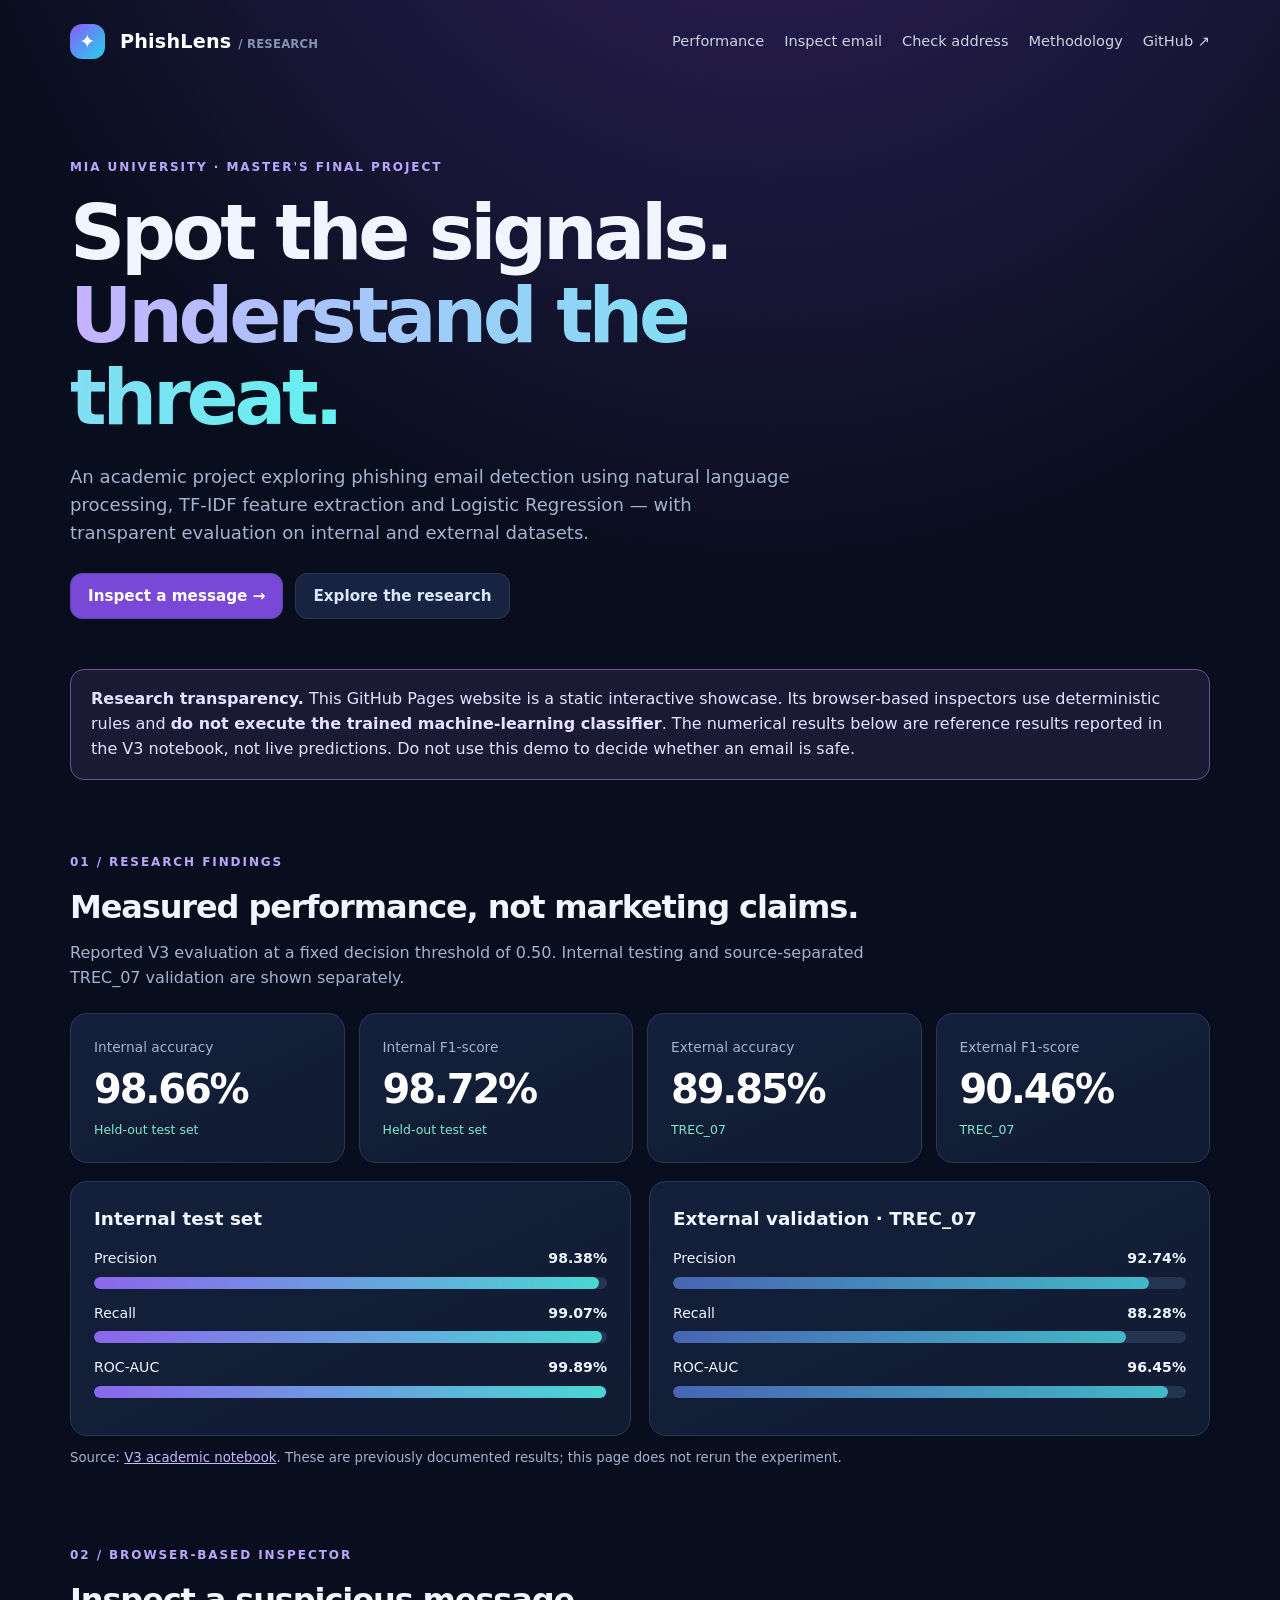
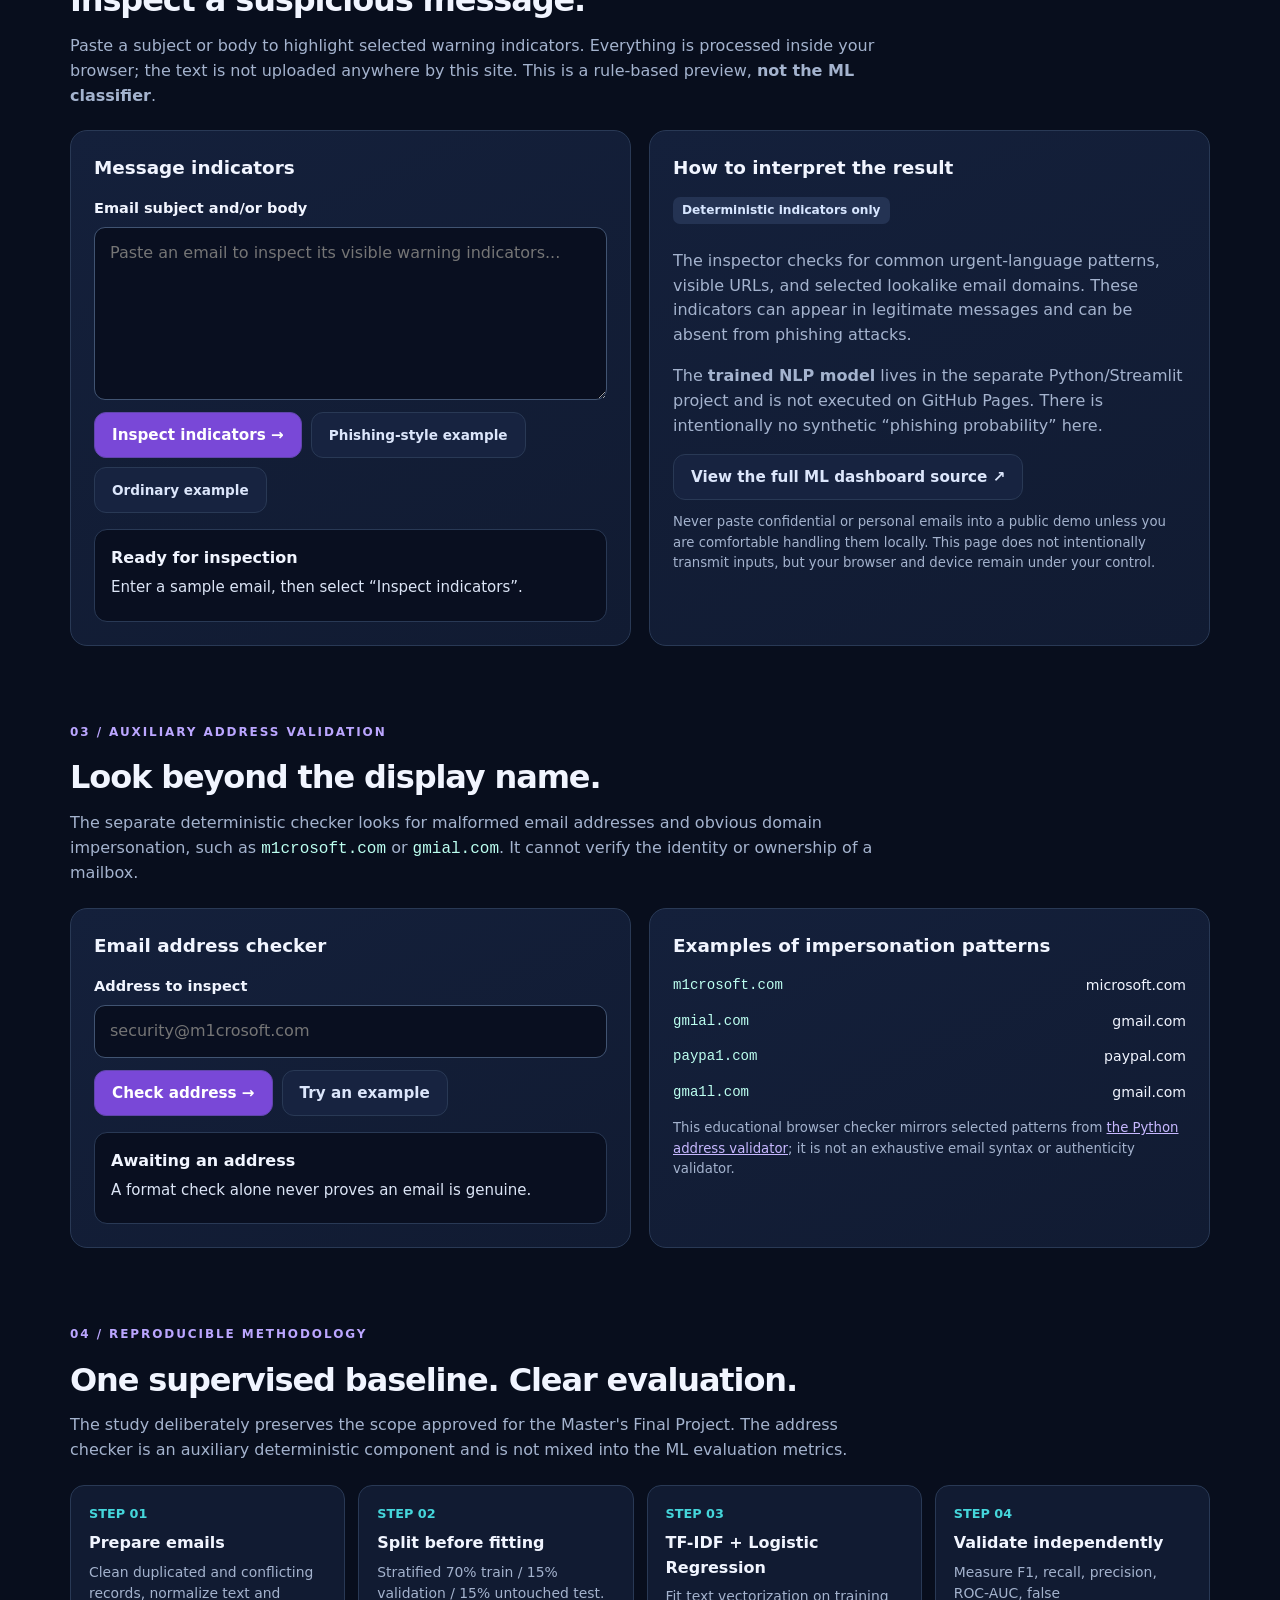
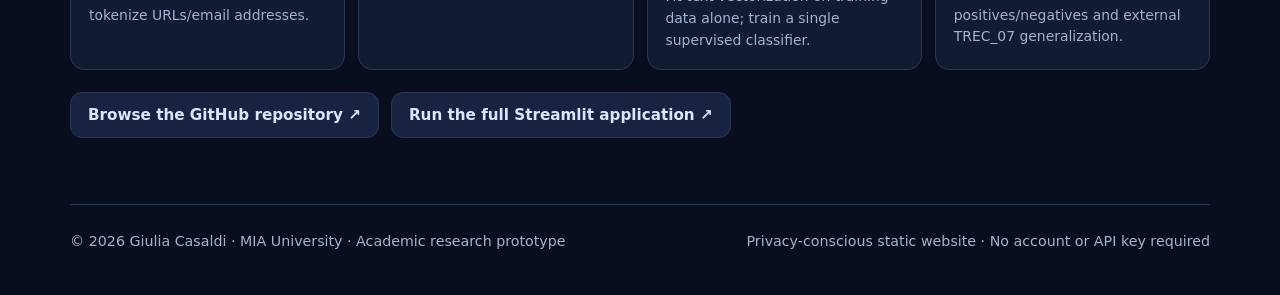
==== index.html @ 2364d303 "Publish PhishLens GitHub Pages research dashboard" ====
<!doctype html>
<html lang="en">
<head><meta charset="utf-8"><meta name="viewport" content="width=device-width,initial-scale=1"><title>PhishLens — Academic Dashboard</title><meta http-equiv="refresh" content="0; url=./docs/"><link rel="canonical" href="./docs/"></head>
<body><main><h1>PhishLens</h1><p>Opening the <a href="./docs/">public project dashboard</a>…</p></main><script>location.replace('./docs/');</script></body>
</html>
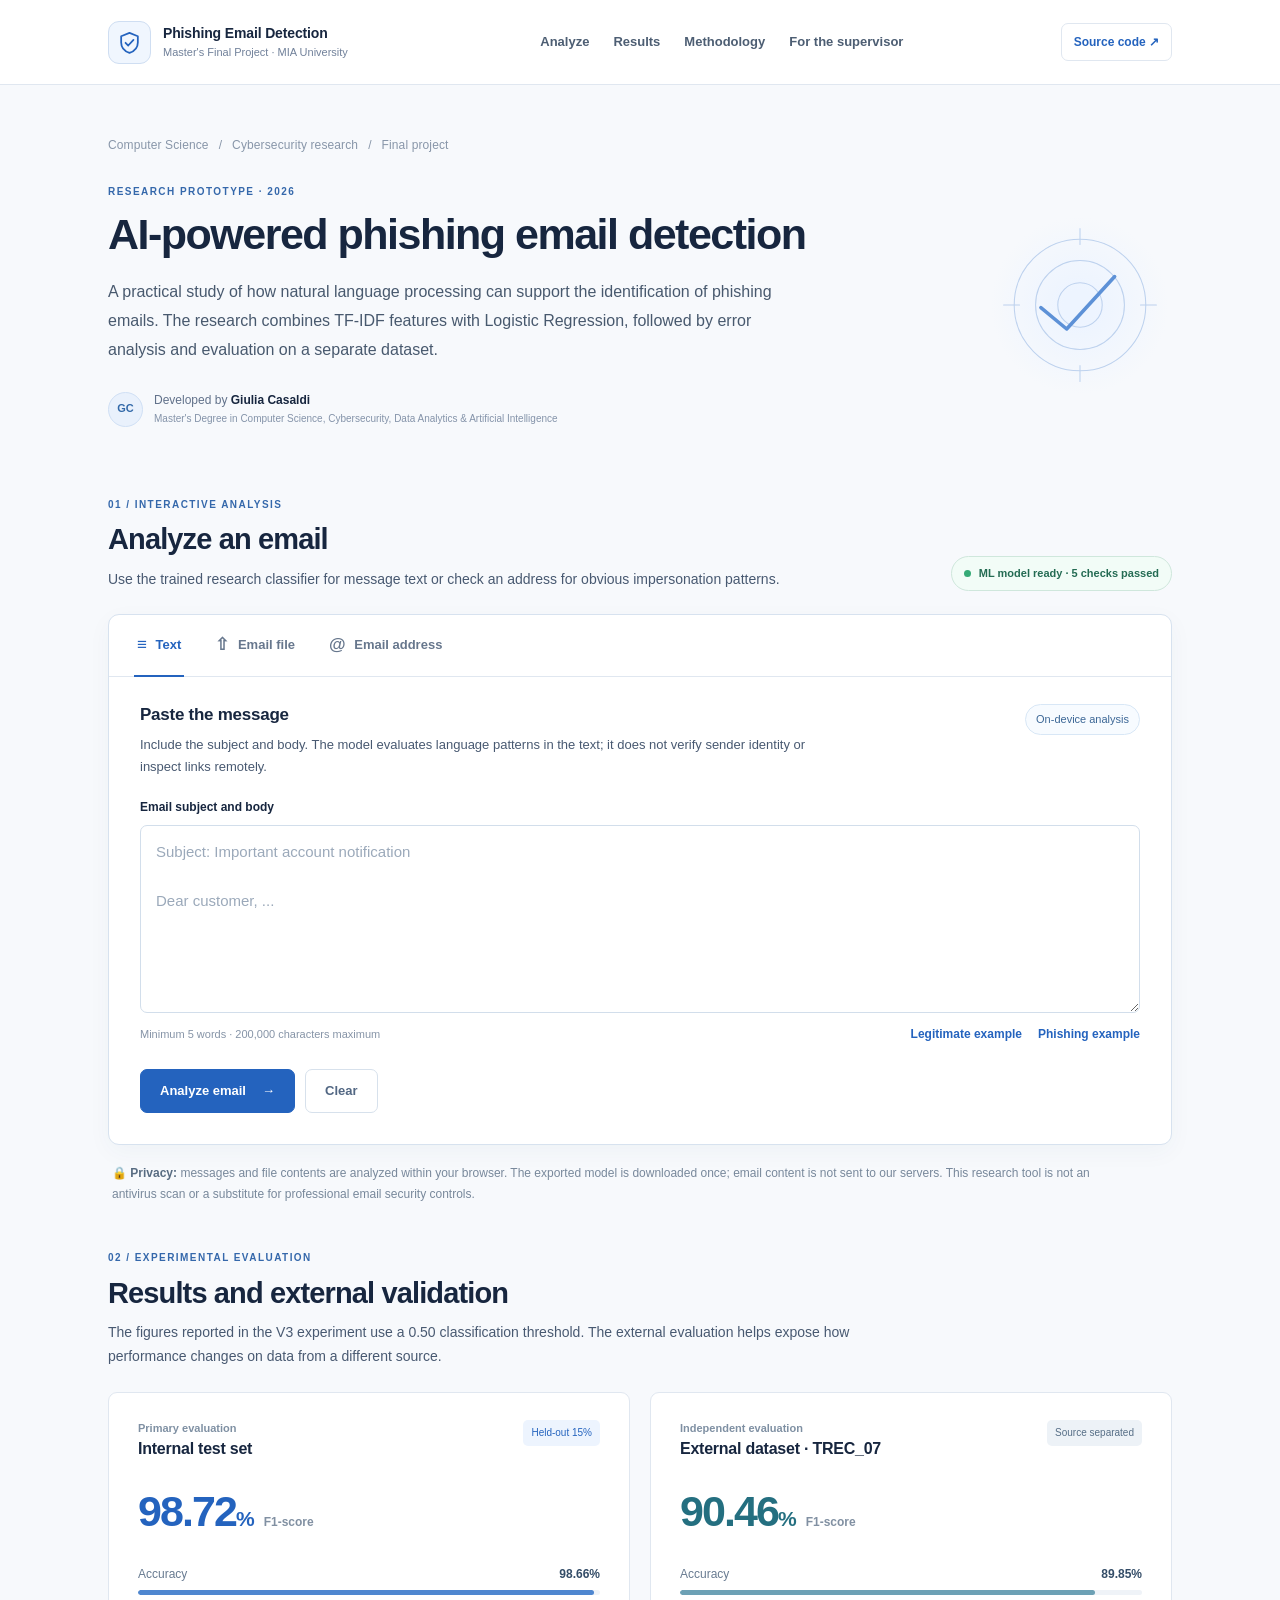
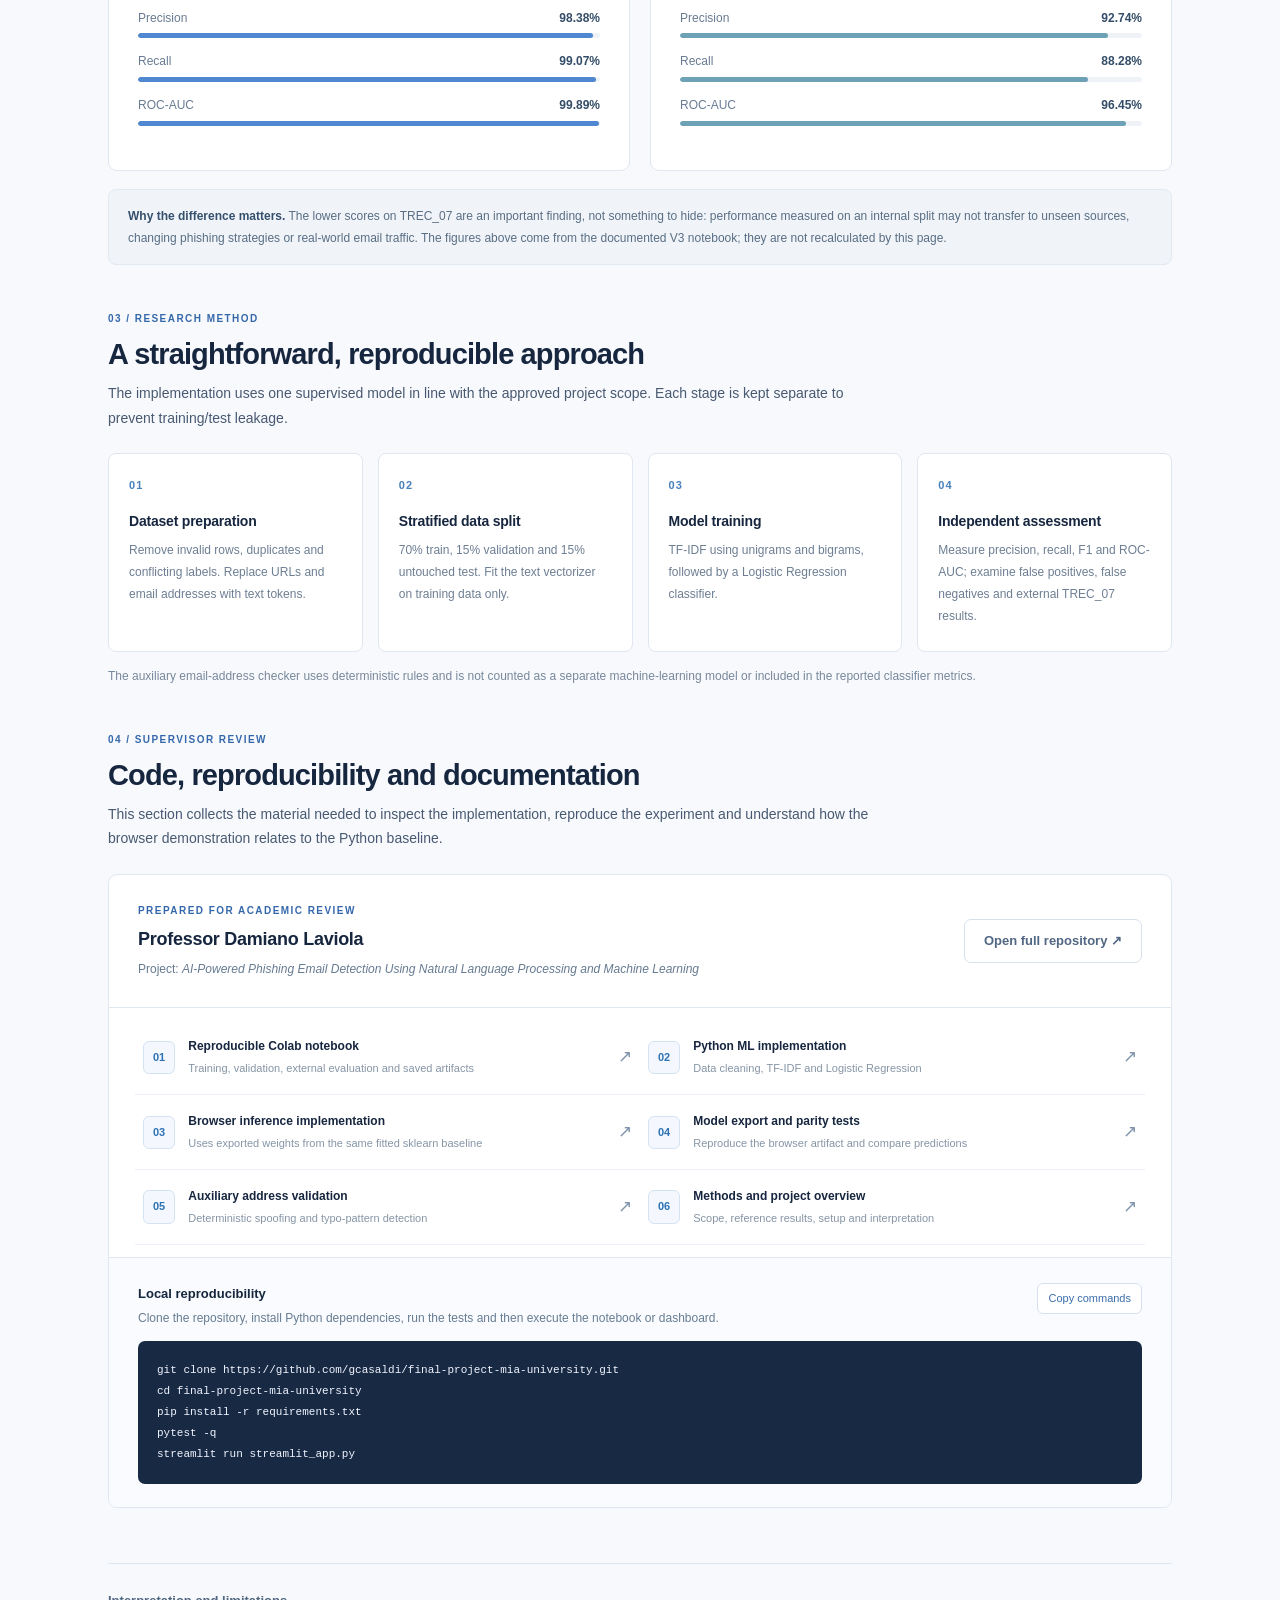
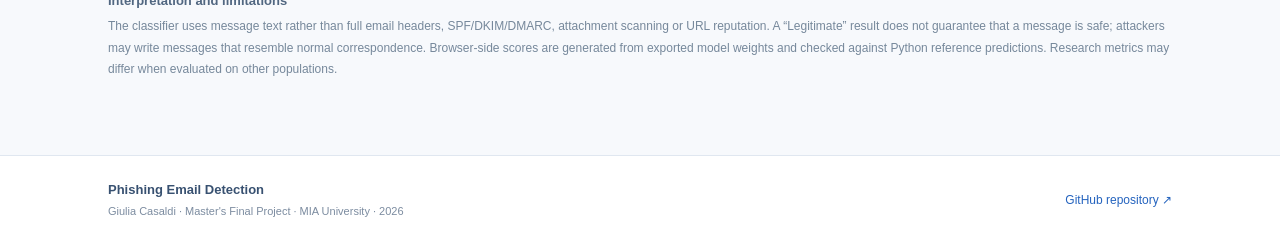
==== commit 9e91c3d6: "Align GitHub Pages redirect title with academic project identity" ====
--- a/index.html
+++ b/index.html
@@ -1,5 +1,5 @@
 <!doctype html>
 <html lang="en">
-<head><meta charset="utf-8"><meta name="viewport" content="width=device-width,initial-scale=1"><title>PhishLens — Academic Dashboard</title><meta http-equiv="refresh" content="0; url=./docs/"><link rel="canonical" href="./docs/"></head>
-<body><main><h1>PhishLens</h1><p>Opening the <a href="./docs/">public project dashboard</a>…</p></main><script>location.replace('./docs/');</script></body>
+<head><meta charset="utf-8"><meta name="viewport" content="width=device-width,initial-scale=1"><title>Phishing Email Detection — Giulia Casaldi</title><meta http-equiv="refresh" content="0; url=./docs/"><link rel="canonical" href="./docs/"></head>
+<body><main><h1>Phishing Email Detection</h1><p>Opening the <a href="./docs/">public project dashboard</a>…</p></main><script>location.replace('./docs/');</script></body>
 </html>
